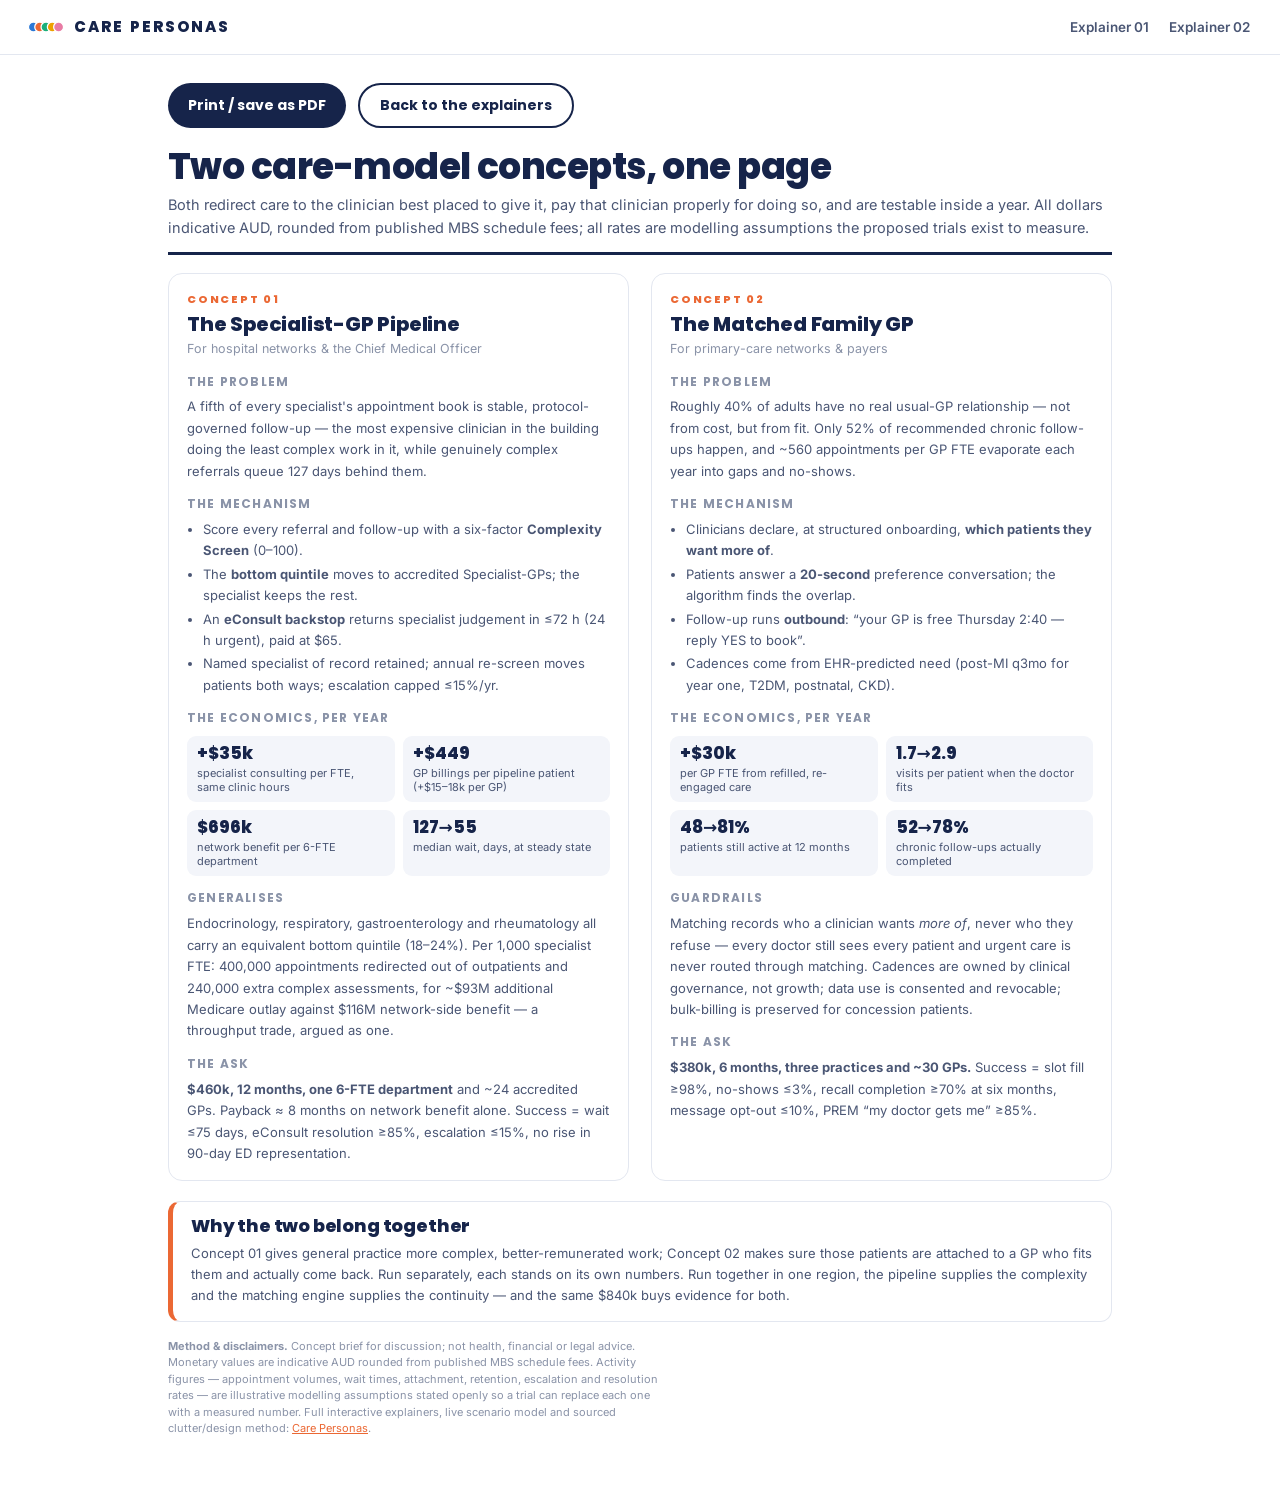
==== executive-summary.html @ 75e45b20 "Add the one-page executive summary Co-Authored-By: Claude Opus 5 <noreply@anthropic.com> Claude-Sess" ====
<!DOCTYPE html>
<html lang="en">
<head>
<meta charset="UTF-8">
<meta name="viewport" content="width=device-width, initial-scale=1.0">
<meta name="color-scheme" content="light">
<meta name="description" content="Care Personas — one-page executive summary: two care-model concepts, their indicative economics, and the trials that would test them.">
<title>Executive Summary · Care Personas</title>
<link rel="preconnect" href="https://fonts.googleapis.com">
<link rel="preconnect" href="https://fonts.gstatic.com" crossorigin>
<link href="https://fonts.googleapis.com/css2?family=Poppins:wght@400;600;700;800&family=Inter:wght@400;500;600;700&display=swap" rel="stylesheet">
<link rel="stylesheet" href="assets/style.css">
<style>
  /* One-pager: compact editorial layout that fits a single A4 sheet when printed */
  .sheet{max-width:1000px;margin:0 auto;padding:28px 28px 60px}
  .exhead{border-bottom:3px solid var(--navy);padding-bottom:12px;margin-bottom:18px}
  .exhead h1{font-size:clamp(26px,3.4vw,36px);margin:0 0 6px}
  .exhead .sub{font-size:14.5px;color:var(--ink-2);margin:0;max-width:none}
  .exgrid{display:grid;grid-template-columns:1fr 1fr;gap:22px}
  .exgrid > *{min-width:0}
  @media screen and (max-width:820px){ .exgrid{grid-template-columns:1fr} }
  .excol{border:1px solid var(--line);border-radius:14px;padding:16px 18px}
  .excol .cnum{font-family:var(--disp);font-size:11px;font-weight:800;letter-spacing:.16em;color:var(--accent);margin:0 0 4px}
  .excol h2{font-size:20px;margin:0 0 4px}
  .excol .who{font-size:12.5px;color:var(--mut);margin:0 0 10px}
  .excol h3{font-size:12px;letter-spacing:.1em;text-transform:uppercase;color:var(--mut);margin:12px 0 5px}
  .excol p, .excol li{font-size:13px;color:var(--ink-2);margin:0}
  .excol ul{margin:0;padding-left:16px}
  .excol li{margin:2px 0}
  .exnums{display:grid;grid-template-columns:1fr 1fr;gap:8px;margin-top:8px}
  .exnum{background:var(--tint);border-radius:9px;padding:8px 10px}
  .exnum .v{font-family:var(--disp);font-weight:800;font-size:17px;color:var(--navy);line-height:1.15}
  .exnum .l{font-size:11px;color:var(--ink-2);line-height:1.3;margin-top:2px}
  .exask{margin-top:20px;border:1px solid var(--line);border-left:5px solid var(--accent);border-radius:12px;padding:14px 18px}
  .exask h2{font-size:18px;margin:0 0 6px}
  .exask p{font-size:13px;color:var(--ink-2);margin:0;max-width:none}
  .exfoot{margin-top:16px;font-size:11px;color:var(--mut);line-height:1.5}
  .exfoot a{color:var(--accent)}
  .exactions{display:flex;gap:12px;flex-wrap:wrap;margin:0 0 20px}

  @media print{
    @page{ size:A4 portrait; margin:11mm; }
    html,body{background:#fff}
    .topbar,.exactions,.skip{display:none !important}
    .sheet{max-width:none;padding:0}
    .excol,.exask{break-inside:avoid;box-shadow:none}
    .exhead h1{font-size:23px}
    .exhead .sub{font-size:11.5px}
    .excol h2{font-size:15.5px}
    .excol p,.excol li{font-size:10px}
    .excol h3{font-size:9.5px;margin:8px 0 3px}
    .excol .who{font-size:10px;margin-bottom:7px}
    .exnum .v{font-size:13.5px}
    .exnum .l{font-size:8.5px}
    .exask h2{font-size:14px}
    .exask p{font-size:10px}
    .exfoot{font-size:8.5px;line-height:1.4;margin-top:9px}
    .exgrid{gap:11px}
    .excol{padding:10px 12px}
    .excol p,.excol li{line-height:1.38}
    .excol ul{padding-left:14px}
    .excol li{margin:1px 0}
    .exhead{padding-bottom:8px;margin-bottom:12px;border-bottom-width:2px}
    .exhead h1{margin-bottom:3px}
    .exhead .sub{line-height:1.4}
    .exnums{gap:6px;margin-top:6px}
    .exnum{padding:6px 8px}
    .exnum .l{line-height:1.25}
    .exask{margin-top:11px;padding:10px 13px}
    .exask p{line-height:1.4}
  }
</style>
</head>
<body>
<a class="skip" href="#main">Skip to content</a>

<header class="topbar">
  <a class="logo" href="index.html" aria-label="Care Personas home">
    <svg width="36" height="22" viewBox="0 0 40 24" aria-hidden="true">
      <circle cx="6" cy="12" r="5.5" fill="#2a78d6" stroke="#fff" stroke-width="1.4"/>
      <circle cx="13" cy="12" r="5.5" fill="#eb6834" stroke="#fff" stroke-width="1.4"/>
      <circle cx="20" cy="12" r="5.5" fill="#1baf7a" stroke="#fff" stroke-width="1.4"/>
      <circle cx="27" cy="12" r="5.5" fill="#eda100" stroke="#fff" stroke-width="1.4"/>
      <circle cx="34" cy="12" r="5.5" fill="#e87ba4" stroke="#fff" stroke-width="1.4"/>
    </svg>
    <span class="word">CARE PERSONAS</span>
  </a>
  <nav class="topnav" aria-label="Pages">
    <a href="specialist-gp-pipeline.html">Explainer 01</a>
    <a href="matched-family-gp.html">Explainer 02</a>
  </nav>
</header>

<main id="main" class="sheet">
  <div class="exactions">
    <button class="pill" id="printBtn" type="button">Print / save as PDF</button>
    <a class="pill ghost" href="index.html">Back to the explainers</a>
  </div>

  <div class="exhead">
    <h1>Two care-model concepts, one page</h1>
    <p class="sub">Both redirect care to the clinician best placed to give it, pay that clinician
    properly for doing so, and are testable inside a year. All dollars indicative AUD, rounded
    from published MBS schedule fees; all rates are modelling assumptions the proposed trials
    exist to measure.</p>
  </div>

  <div class="exgrid">
    <section class="excol">
      <p class="cnum">CONCEPT 01</p>
      <h2>The Specialist-GP Pipeline</h2>
      <p class="who">For hospital networks &amp; the Chief Medical Officer</p>

      <h3>The problem</h3>
      <p>A fifth of every specialist's appointment book is stable, protocol-governed follow-up —
      the most expensive clinician in the building doing the least complex work in it, while
      genuinely complex referrals queue 127 days behind them.</p>

      <h3>The mechanism</h3>
      <ul>
        <li>Score every referral and follow-up with a six-factor <b>Complexity Screen</b> (0–100).</li>
        <li>The <b>bottom quintile</b> moves to accredited Specialist-GPs; the specialist keeps the rest.</li>
        <li>An <b>eConsult backstop</b> returns specialist judgement in ≤72 h (24 h urgent), paid at $65.</li>
        <li>Named specialist of record retained; annual re-screen moves patients both ways; escalation capped ≤15%/yr.</li>
      </ul>

      <h3>The economics, per year</h3>
      <div class="exnums">
        <div class="exnum"><div class="v">+$35k</div><div class="l">specialist consulting per FTE, same clinic hours</div></div>
        <div class="exnum"><div class="v">+$449</div><div class="l">GP billings per pipeline patient (+$15–18k per GP)</div></div>
        <div class="exnum"><div class="v">$696k</div><div class="l">network benefit per 6-FTE department</div></div>
        <div class="exnum"><div class="v">127→55</div><div class="l">median wait, days, at steady state</div></div>
      </div>

      <h3>Generalises</h3>
      <p>Endocrinology, respiratory, gastroenterology and rheumatology all carry an equivalent
      bottom quintile (18–24%). Per 1,000 specialist FTE: 400,000 appointments redirected out of
      outpatients and 240,000 extra complex assessments, for ~$93M additional Medicare outlay
      against $116M network-side benefit — a throughput trade, argued as one.</p>

      <h3>The ask</h3>
      <p><b>$460k, 12 months, one 6-FTE department</b> and ~24 accredited GPs. Payback ≈ 8 months
      on network benefit alone. Success = wait ≤75 days, eConsult resolution ≥85%, escalation
      ≤15%, no rise in 90-day ED representation.</p>
    </section>

    <section class="excol">
      <p class="cnum">CONCEPT 02</p>
      <h2>The Matched Family GP</h2>
      <p class="who">For primary-care networks &amp; payers</p>

      <h3>The problem</h3>
      <p>Roughly 40% of adults have no real usual-GP relationship — not from cost, but from fit.
      Only 52% of recommended chronic follow-ups happen, and ~560 appointments per GP FTE evaporate
      each year into gaps and no-shows.</p>

      <h3>The mechanism</h3>
      <ul>
        <li>Clinicians declare, at structured onboarding, <b>which patients they want more of</b>.</li>
        <li>Patients answer a <b>20-second</b> preference conversation; the algorithm finds the overlap.</li>
        <li>Follow-up runs <b>outbound</b>: “your GP is free Thursday 2:40 — reply YES to book”.</li>
        <li>Cadences come from EHR-predicted need (post-MI q3mo for year one, T2DM, postnatal, CKD).</li>
      </ul>

      <h3>The economics, per year</h3>
      <div class="exnums">
        <div class="exnum"><div class="v">+$30k</div><div class="l">per GP FTE from refilled, re-engaged care</div></div>
        <div class="exnum"><div class="v">1.7→2.9</div><div class="l">visits per patient when the doctor fits</div></div>
        <div class="exnum"><div class="v">48→81%</div><div class="l">patients still active at 12 months</div></div>
        <div class="exnum"><div class="v">52→78%</div><div class="l">chronic follow-ups actually completed</div></div>
      </div>

      <h3>Guardrails</h3>
      <p>Matching records who a clinician wants <i>more of</i>, never who they refuse — every doctor
      still sees every patient and urgent care is never routed through matching. Cadences are owned
      by clinical governance, not growth; data use is consented and revocable; bulk-billing is
      preserved for concession patients.</p>

      <h3>The ask</h3>
      <p><b>$380k, 6 months, three practices and ~30 GPs.</b> Success = slot fill ≥98%, no-shows
      ≤3%, recall completion ≥70% at six months, message opt-out ≤10%, PREM “my doctor gets
      me” ≥85%.</p>
    </section>
  </div>

  <div class="exask">
    <h2>Why the two belong together</h2>
    <p>Concept 01 gives general practice more complex, better-remunerated work; Concept 02 makes sure
    those patients are attached to a GP who fits them and actually come back. Run separately, each
    stands on its own numbers. Run together in one region, the pipeline supplies the complexity and
    the matching engine supplies the continuity — and the same $840k buys evidence for both.</p>
  </div>

  <p class="exfoot">
    <b>Method &amp; disclaimers.</b> Concept brief for discussion; not health, financial or legal
    advice. Monetary values are indicative AUD rounded from published MBS schedule fees. Activity
    figures — appointment volumes, wait times, attachment, retention, escalation and resolution
    rates — are illustrative modelling assumptions stated openly so a trial can replace each one
    with a measured number. Full interactive explainers, live scenario model and sourced clutter/design
    method: <a href="index.html">Care Personas</a>.
  </p>
</main>

<script src="assets/site.js"></script>
<script>
  document.getElementById('printBtn').addEventListener('click', function () { window.print(); });
</script>
</body>
</html>
---- assets/style.css ----
/* ============================================================
   CARE PERSONAS — shared stylesheet
   A visual continuation of the precision-persona explainer style:
   geometric sans, deep navy, bright persona hues, flat avatars.
   Light-only by design (deliberate single-look commitment).
   Persona palette validated for CVD, light surface (see docs).
   ============================================================ */

:root{
  color-scheme: light;

  --navy:#16244a;        /* brand deep navy */
  --navy-deep:#0f1834;   /* footer / band shadow */
  --paper:#ffffff;
  --tint:#f3f5fa;        /* alternating section wash */
  --ink:#1b2846;         /* body text — navy ink, Surgo-style */
  --ink-2:#4a5674;
  --mut:#8a93a8;
  --line:#e3e7f0;
  --ring:rgba(22,36,74,.12);

  /* validated categorical persona palette (slots 1–5, light) */
  --s1:#2a78d6;  --s2:#eb6834;  --s3:#1baf7a;  --s4:#eda100;  --s5:#e87ba4;
  --on-s1:#ffffff; --on-s2:#ffffff; --on-s3:#0b0b0b; --on-s4:#0b0b0b; --on-s5:#0b0b0b;

  /* clinician-tier ordinal ramp (blue) */
  --tier-gp:#86b6ef; --on-tier-gp:#0b1a33;
  --tier-sp:#1c5cab; --on-tier-sp:#ffffff;

  /* comparison bars */
  --today:#8a93a8; --pipe:#2a78d6;

  --accent:#eb6834;      /* CTA coral-orange */
  --good:#006300;
  --hl:rgba(237,161,0,.32); /* marker-highlight wash */

  --disp:'Poppins',system-ui,-apple-system,'Segoe UI',sans-serif;
  --body:'Inter',system-ui,-apple-system,'Segoe UI',sans-serif;
}

*{box-sizing:border-box}
html{scroll-behavior:smooth;scroll-padding-top:64px}
@media (prefers-reduced-motion: reduce){ html{scroll-behavior:auto} }
body{
  margin:0; background:var(--paper); color:var(--ink);
  font-family:var(--body); font-size:16.5px; line-height:1.65;
}
a{color:var(--accent)}
img,svg{max-width:100%}

.skip{position:absolute;left:-999px;top:0;background:var(--paper);padding:8px 14px;z-index:99;border:1px solid var(--ring);border-radius:8px}
.skip:focus{left:8px;top:8px}

/* ---------- top bar ---------- */
.topbar{
  position:sticky;top:0;z-index:50;display:flex;align-items:center;gap:18px;
  padding:12px 28px;background:rgba(255,255,255,.94);backdrop-filter:blur(8px);
  border-bottom:1px solid var(--line);
}
.logo{display:flex;align-items:center;gap:10px;text-decoration:none;white-space:nowrap}
.logo .word{font-family:var(--disp);font-weight:800;font-size:15px;letter-spacing:.14em;color:var(--navy)}
.topnav{display:flex;gap:16px;flex-wrap:wrap;margin-left:auto;align-items:center}
.topnav a{font-size:13.5px;font-weight:600;color:var(--ink-2);text-decoration:none;padding:4px 2px}
.topnav a:hover{color:var(--navy)}
.topnav a.now{color:var(--navy);border-bottom:2px solid var(--accent)}
.pill{
  display:inline-block;border-radius:999px;padding:9px 20px;font-weight:700;font-size:14px;
  background:var(--navy);color:#fff;text-decoration:none;border:0;cursor:pointer;font-family:var(--disp);
  white-space:nowrap
}
.pill:hover{background:var(--navy-deep)}
.pill.orange{background:var(--accent)}
.pill.ghost{background:transparent;color:var(--navy);border:2px solid var(--navy)}
@media (max-width:760px){
  .topnav{gap:10px}
  .topnav a:not(.pill){display:none}
}

/* ---------- layout ---------- */
.wrap{max-width:1120px;margin:0 auto;padding:0 28px}
section{padding:84px 0 36px}
.tintband{background:var(--tint)}
.band{background:var(--navy);color:#fff}
.band .eyebrow{color:#ffd84d}
.band h2{color:#fff}
.band .lede{color:#c9d2e6}
.band .note{color:#9aa6c4}

.eyebrow{
  font-family:var(--disp);font-size:12.5px;font-weight:800;letter-spacing:.18em;
  text-transform:uppercase;color:var(--accent);margin:0 0 14px
}
h1{font-family:var(--disp);font-weight:800;color:var(--navy);
  font-size:clamp(38px,5.6vw,62px);line-height:1.06;letter-spacing:-.015em;margin:0 0 20px}
h2{font-family:var(--disp);font-weight:800;color:var(--navy);
  font-size:clamp(27px,3.6vw,40px);line-height:1.12;letter-spacing:-.01em;margin:0 0 16px}
h3{font-family:var(--disp);font-weight:700;font-size:18px;margin:0 0 8px;color:var(--navy)}
.band h3{color:var(--navy)}
.standfirst{font-size:clamp(17px,2.1vw,20.5px);line-height:1.55;color:var(--ink-2);max-width:58ch;margin:0 0 10px}
p{max-width:70ch}
.lede{color:var(--ink-2);max-width:66ch;font-size:17.5px}
.note{font-size:13px;color:var(--mut)}
.hl{background:linear-gradient(transparent 60%, var(--hl) 60%);padding:0 2px}
.pullquote{
  font-family:var(--disp);font-weight:700;font-size:clamp(19px,2.5vw,26px);line-height:1.4;
  color:var(--navy);border-left:5px solid var(--accent);padding:8px 0 8px 24px;margin:38px 0;max-width:56ch
}

/* ---------- cards & grids ---------- */
.card{background:var(--paper);border:1px solid var(--line);border-radius:18px;padding:24px 26px;box-shadow:0 1px 2px rgba(22,36,74,.04)}
.tintband .card,.band .card{box-shadow:0 6px 22px rgba(15,24,52,.10)}
.grid{display:grid;gap:18px}
.grid > *{min-width:0}
.g2{grid-template-columns:repeat(auto-fit,minmax(min(270px,100%),1fr))}
.g3{grid-template-columns:repeat(auto-fit,minmax(min(255px,100%),1fr))}
.g4{grid-template-columns:repeat(auto-fit,minmax(min(215px,100%),1fr))}

/* ---------- stat tiles ---------- */
.tile .tlabel{font-size:13px;color:var(--ink-2);margin:0 0 4px;font-weight:500}
.tile .tvalue{font-family:var(--disp);font-weight:700;color:var(--navy);font-size:clamp(25px,3vw,32px);line-height:1.12;margin:0}
.tile .tdelta{font-size:13px;margin:6px 0 0;color:var(--ink-2)}
.up{color:var(--good);font-weight:700}
.hero-fig{font-family:var(--disp);font-weight:800;color:var(--navy);
  font-size:clamp(64px,9vw,116px);line-height:1;margin:6px 0 0;letter-spacing:-.02em}
.hero-fig small{font-size:.3em;font-weight:700;color:var(--ink-2);letter-spacing:0}

/* ---------- avatar row (hero) ---------- */
.avarow{display:flex;margin:0 0 26px}
.avarow .av{width:76px;height:76px;border-radius:50%;border:4px solid var(--paper);margin-right:-14px;box-shadow:0 2px 8px rgba(15,24,52,.14)}
.avatar{display:block;border-radius:50%}

/* ---------- segmented persona bar ---------- */
.bigbar{display:flex;gap:2px;height:24px;margin:26px 0 0}
.bigbar .seg{
  position:relative;border:0;padding:0;cursor:pointer;height:24px;
  display:flex;align-items:center;justify-content:center;
  font-size:12px;font-weight:700;font-family:var(--body)
}
.bigbar .seg:first-child{border-radius:4px 0 0 4px}
.bigbar .seg:last-child{border-radius:0 4px 4px 0}
.bigbar .seg:focus-visible{outline:2px solid var(--navy);outline-offset:2px}
.rails{display:flex;gap:2px;margin-top:10px}
.rail{border-top:4px solid;padding-top:7px;font-size:12.5px;color:var(--ink-2)}
.rail b{color:var(--navy)}
.chips{display:flex;flex-wrap:wrap;gap:8px;margin-top:18px}
.chip{
  display:inline-flex;align-items:center;gap:7px;border:1.5px solid var(--line);
  background:var(--paper);border-radius:999px;padding:5px 14px;font-size:13px;font-weight:600;
  cursor:pointer;color:var(--ink);font-family:var(--body)
}
.chip .dot{width:10px;height:10px;border-radius:50%;flex:none}
.chip:hover{border-color:var(--navy)}
.chip[aria-pressed="true"]{border-color:var(--navy);background:var(--navy);color:#fff}
@media (max-width:640px){ .bigbar .seg span{display:none} }

/* ---------- persona cards ---------- */
.personas{grid-template-columns:repeat(auto-fit,minmax(min(305px,100%),1fr));margin-top:28px}
.pcard{border-top:6px solid;display:flex;flex-direction:column;gap:10px}
.pcard .phead{display:flex;align-items:center;gap:14px}
.pcard .phead .av{width:64px;height:64px;border-radius:50%;flex:none}
.pcard h3{font-size:20px;margin:0}
.pcard .share{font-size:13px;color:var(--ink-2);font-weight:600}
.pcard dl{margin:4px 0 0;display:grid;gap:9px}
.pcard dt{font-family:var(--disp);font-size:11px;font-weight:800;letter-spacing:.12em;text-transform:uppercase;color:var(--mut)}
.pcard dd{margin:0;font-size:14.5px;color:var(--ink-2)}
.pcard dd b{color:var(--ink)}
.pcard .money{border-top:1px solid var(--line);padding-top:10px;font-size:14px;color:var(--ink-2)}
.pcard .money b{color:var(--navy)}
.track-tag{display:inline-block;font-family:var(--disp);font-size:11px;font-weight:700;border-radius:999px;padding:3px 11px;margin-top:4px}
.tag-gp{background:var(--tier-gp);color:var(--on-tier-gp)}
.tag-sp{background:var(--tier-sp);color:var(--on-tier-sp)}

/* ---------- paired comparison bars ---------- */
.legend{display:flex;gap:18px;align-items:center;font-size:13px;color:var(--ink-2);margin:6px 0 14px;flex-wrap:wrap;font-weight:600}
.legend .key{display:inline-flex;align-items:center;gap:7px}
.legend .sw{width:12px;height:12px;border-radius:3px}
.brow{display:grid;grid-template-columns:78px 1fr;align-items:center;gap:10px;margin:7px 0}
.blab{font-size:13px;color:var(--ink-2);text-align:right;font-weight:600}
.btrack{position:relative;min-height:20px;display:flex;align-items:center;gap:8px;flex-wrap:wrap;row-gap:3px}
.bfill{height:20px;border-radius:0 4px 4px 0;flex:none}
.bval{font-size:13.5px;font-weight:700;color:var(--navy);white-space:nowrap;font-variant-numeric:tabular-nums}
.mathlist{margin:12px 0 0;padding-left:18px;font-size:13.5px;color:var(--ink-2)}
.mathlist li{margin:3px 0}
.plus{margin-top:12px;padding-top:10px;border-top:1px solid var(--line);font-size:14px;color:var(--ink-2)}
.plus b{color:var(--navy)}

/* ---------- live scenario model ---------- */
.msplit{display:grid;gap:26px;grid-template-columns:.85fr 1.3fr;align-items:start;margin-top:16px}
.msplit > *{min-width:0}
@media (max-width:920px){ .msplit{grid-template-columns:1fr} }
.mrow{margin:14px 0}
.mrow .mtop{display:flex;justify-content:space-between;align-items:baseline;gap:12px}
.mrow label{font-size:13.5px;font-weight:600;color:var(--ink-2)}
.mrow output{font-family:var(--disp);font-weight:700;color:var(--navy);font-size:14.5px;white-space:nowrap}
.mrow input[type=range]{width:100%;accent-color:var(--accent);margin-top:6px;cursor:pointer}
.mrow input[type=range]:focus-visible{outline:2px solid var(--navy);outline-offset:3px;border-radius:4px}
.mouts{display:grid;gap:14px;grid-template-columns:repeat(auto-fit,minmax(min(200px,100%),1fr))}
.mouts .tile{padding:16px 18px}
.mreset{margin-top:14px;border:1.5px solid var(--line);background:var(--paper);border-radius:999px;
  padding:6px 16px;font-family:var(--disp);font-weight:700;font-size:12.5px;color:var(--ink-2);cursor:pointer}
.mreset:hover{border-color:var(--navy);color:var(--navy)}

/* ---------- tables ---------- */
details{margin-top:14px}
summary{cursor:pointer;font-size:13.5px;color:var(--accent);font-weight:600}
table{border-collapse:collapse;width:100%;margin-top:10px;font-size:14px}
th,td{text-align:left;padding:9px 10px;border-bottom:1px solid var(--line);vertical-align:top}
th{font-family:var(--disp);font-size:11px;letter-spacing:.1em;text-transform:uppercase;color:var(--mut)}
td.num,th.num{text-align:right;font-variant-numeric:tabular-nums}
.ledger td:first-child{font-weight:700;color:var(--navy)}
@media (max-width:720px){
  table{display:block;overflow-x:auto;-webkit-overflow-scrolling:touch}
}

/* ---------- diagram ---------- */
.scrollwrap{overflow-x:auto;margin-top:24px}
.diagram{min-width:820px;width:100%;height:auto;display:block}
.diagram text{font-family:var(--body)}

/* ---------- phases / wins / risks ---------- */
.phase .mo{font-family:var(--disp);font-size:12px;font-weight:800;letter-spacing:.1em;text-transform:uppercase;color:var(--accent)}
.phase ul,.win ul{margin:8px 0 0;padding-left:18px;font-size:14px;color:var(--ink-2)}
.phase li,.win li{margin:4px 0}
.win h3{font-size:16.5px}
.risk .r{font-family:var(--disp);font-size:11px;font-weight:800;letter-spacing:.12em;text-transform:uppercase;color:var(--mut)}
.risk p{font-size:14px;color:var(--ink-2);margin:6px 0 0}
.risk p b{color:var(--navy)}

/* ---------- split layout (table + phone) ---------- */
.split{display:grid;gap:22px;grid-template-columns:1.25fr .85fr;align-items:start}
.split > *{min-width:0}
@media (max-width:920px){ .split{grid-template-columns:1fr} }

/* ---------- phone mock ---------- */
.phone{
  width:min(340px,100%);border:1.5px solid var(--line);border-radius:28px;background:var(--paper);
  padding:18px 16px;box-shadow:0 10px 30px rgba(15,24,52,.12)
}
.phone .ptime{font-family:var(--disp);text-align:center;font-weight:700;font-size:13px;color:var(--mut);margin:0 0 12px}
.msg{border:1px solid var(--line);border-radius:14px;padding:12px 14px;margin:10px 0;font-size:13.5px;line-height:1.5;background:var(--tint)}
.msg .from{font-family:var(--disp);font-weight:700;font-size:12px;color:var(--navy);display:flex;align-items:center;gap:6px;margin-bottom:4px}
.msg .from .dot{width:8px;height:8px;border-radius:50%;background:var(--accent)}
.msg .reply{display:inline-block;margin-top:8px;border-radius:999px;background:var(--navy);color:#fff;font-weight:700;font-size:12.5px;padding:5px 14px}

/* ---------- match demo ---------- */
.demo-chips{display:flex;flex-wrap:wrap;gap:10px;margin:18px 0 6px}
.docgrid{grid-template-columns:repeat(auto-fit,minmax(min(255px,100%),1fr));margin-top:18px}
.doc{display:flex;flex-direction:column;gap:8px}
.doc .dhead{display:flex;gap:12px;align-items:center}
.doc .dhead .av{width:54px;height:54px;border-radius:50%;flex:none}
.doc h3{font-size:17px;margin:0}
.doc .dfocus{font-size:13px;color:var(--ink-2);margin:0}
.doc .why{display:flex;flex-wrap:wrap;gap:6px;margin-top:4px}
.doc .why span{font-size:12px;font-weight:600;border-radius:999px;padding:3px 10px;background:var(--tint);color:var(--ink-2);border:1px solid var(--line)}
.doc .why span.hit{background:var(--navy);border-color:var(--navy);color:#fff}
.doc .score{font-family:var(--disp);font-weight:800;color:var(--navy);font-size:15px;margin-left:auto}

/* ---------- timeline ---------- */
.cadence{position:relative;margin:26px 36px 8px;height:84px}
.cadence .axis{position:absolute;left:0;right:0;top:40px;height:2px;background:var(--line)}
.cadence .tick{position:absolute;top:34px;width:2px;height:14px;background:var(--line)}
.cadence .tlab{position:absolute;top:56px;transform:translateX(-50%);font-size:11.5px;color:var(--mut);white-space:nowrap}
.cadence .visit{position:absolute;top:31px;width:20px;height:20px;border-radius:50%;transform:translateX(-50%);border:2px solid var(--paper);box-shadow:0 0 0 1.5px var(--line)}
.cadence .vlab{position:absolute;top:2px;transform:translateX(-50%);font-size:11.5px;font-weight:700;color:var(--navy);white-space:nowrap}

/* ---------- persona quiz (interactive card is JS-only; static fallback otherwise) ---------- */
.quizcard{max-width:720px;display:none}
.js .quizcard{display:block}
.quizfallback{max-width:720px}
.js .quizfallback{display:none}
.qprog{font-family:var(--disp);font-size:12px;font-weight:800;letter-spacing:.14em;text-transform:uppercase;color:var(--mut);margin:0 0 10px}
.qtext{font-size:20px;margin:0 0 16px}
.qopts{margin-top:0}
.qopts .chip{padding:10px 18px;font-size:14px;line-height:1.4;text-align:left}
.qresult{display:flex;gap:20px;align-items:flex-start;flex-wrap:wrap}
.qresult .av{width:88px;height:88px;border-radius:50%;flex:none}
.qresult .rbody{flex:1;min-width:220px}
.qresult .rname{font-family:var(--disp);font-weight:800;font-size:24px;color:var(--navy);margin:0}
.qresult .rshare{font-size:13px;font-weight:600;color:var(--ink-2);margin:2px 0 10px}
.qresult .rblurb{font-size:15px;color:var(--ink-2);margin:0 0 14px;max-width:52ch}
.qresult .ractions{display:flex;gap:12px;flex-wrap:wrap;align-items:center}

/* ---------- hub cards ---------- */
.hub{grid-template-columns:repeat(auto-fit,minmax(min(310px,100%),1fr));margin-top:30px}
.hubcard .avarow{margin:0}
.hubcard .avarow .av{width:46px;height:46px;margin-right:-11px;border-width:3px}
.hubcard{display:flex;flex-direction:column;gap:14px;text-decoration:none;color:var(--ink);transition:transform .18s ease, box-shadow .18s ease}
.hubcard:hover{transform:translateY(-3px);box-shadow:0 14px 34px rgba(15,24,52,.14)}
.hubcard .num{font-family:var(--disp);font-weight:800;font-size:13px;letter-spacing:.16em;color:var(--accent)}
.hubcard h3{font-size:23px}
.hubcard p{font-size:14.5px;color:var(--ink-2);margin:0}
.hubcard .go{font-family:var(--disp);font-weight:700;color:var(--navy);margin-top:auto}

/* ---------- footer ---------- */
footer{background:var(--navy-deep);color:#c9d2e6;margin-top:90px;padding:52px 0 64px;font-size:13.5px}
footer p{max-width:82ch}
footer a{color:#ffd84d}
footer .fbrand{font-family:var(--disp);font-weight:800;letter-spacing:.14em;color:#fff;font-size:14px;margin:0 0 14px}

/* ---------- dot-field theatre (scroll-driven; JS-only, duplicated as static content below it) ---------- */
.theatre{display:none}
.js .theatre{display:block;position:relative}
.df-stage{position:sticky;top:0;height:100vh;height:100svh;overflow:hidden;background:var(--paper)}
.df-stage canvas{position:absolute;inset:0;display:block}
.df-step{
  position:absolute;left:6%;bottom:9%;max-width:540px;opacity:0;pointer-events:none;
  transition:opacity .15s linear
}
.df-step .eyebrow{margin-bottom:8px}
.df-step h3{font-family:var(--disp);font-weight:800;color:var(--navy);
  font-size:clamp(24px,3.6vw,42px);line-height:1.1;margin:0 0 8px;letter-spacing:-.01em}
.df-step p{font-size:15.5px;color:var(--ink-2);margin:0;max-width:46ch}
.df-hint{position:absolute;left:50%;bottom:3.5%;transform:translateX(-50%);
  font-family:var(--disp);font-size:12px;font-weight:700;letter-spacing:.16em;
  text-transform:uppercase;color:var(--mut);pointer-events:none}
.df-stats{
  position:absolute;inset:0;display:flex;align-items:center;justify-content:center;
  gap:clamp(20px,4vw,54px);opacity:0;pointer-events:none;flex-wrap:wrap;padding:0 6%
}
.df-stat{text-align:center;max-width:240px}
.df-stat .v{font-family:var(--disp);font-weight:800;font-size:clamp(34px,5vw,58px);color:var(--navy);line-height:1.05}
.df-stat .l{font-size:13px;color:var(--ink-2);margin-top:6px}
.theatre.df-static{height:100vh}
@media (max-width:680px){
  .df-step{left:7%;right:7%;top:11%;bottom:auto}
  .df-hint{bottom:2.5%}
}
@media print{ .theatre{display:none} }

/* ---------- reveal (hidden state only when JS is running — no-JS and print see everything) ---------- */
.js .reveal{opacity:0;transform:translateY(16px);transition:opacity .55s ease,transform .55s ease}
.js .reveal.in{opacity:1;transform:none}
@media (prefers-reduced-motion: reduce){ .js .reveal{opacity:1;transform:none;transition:none} }
@media print{ .js .reveal{opacity:1;transform:none} }

/* ---------- tooltip ---------- */
#tip{
  position:fixed;z-index:90;pointer-events:none;display:none;max-width:270px;
  background:var(--navy);color:#fff;font-size:12.5px;line-height:1.45;
  padding:9px 12px;border-radius:10px;box-shadow:0 6px 22px rgba(15,24,52,.3)
}
#tip b{display:block;font-size:13px}
.xlink{display:inline-block;margin-top:10px;font-size:14px;font-weight:600}

/* ---------- tiny screens (≤380px) — kept last so it wins the cascade ---------- */
@media (max-width:380px){
  .topbar{padding:10px 14px;gap:10px}
  .logo .word{font-size:12.5px;letter-spacing:.08em}
  .topnav .pill{padding:8px 13px;font-size:12.5px}
  .brow{grid-template-columns:56px 1fr}
  .bval{white-space:normal}
  .blab{font-size:12px}
  .cadence{margin:26px 22px 8px}
  .cadence .tlab{font-size:10px}
  .df-step h3{font-size:21px}
  .df-step p{font-size:13.5px}
}
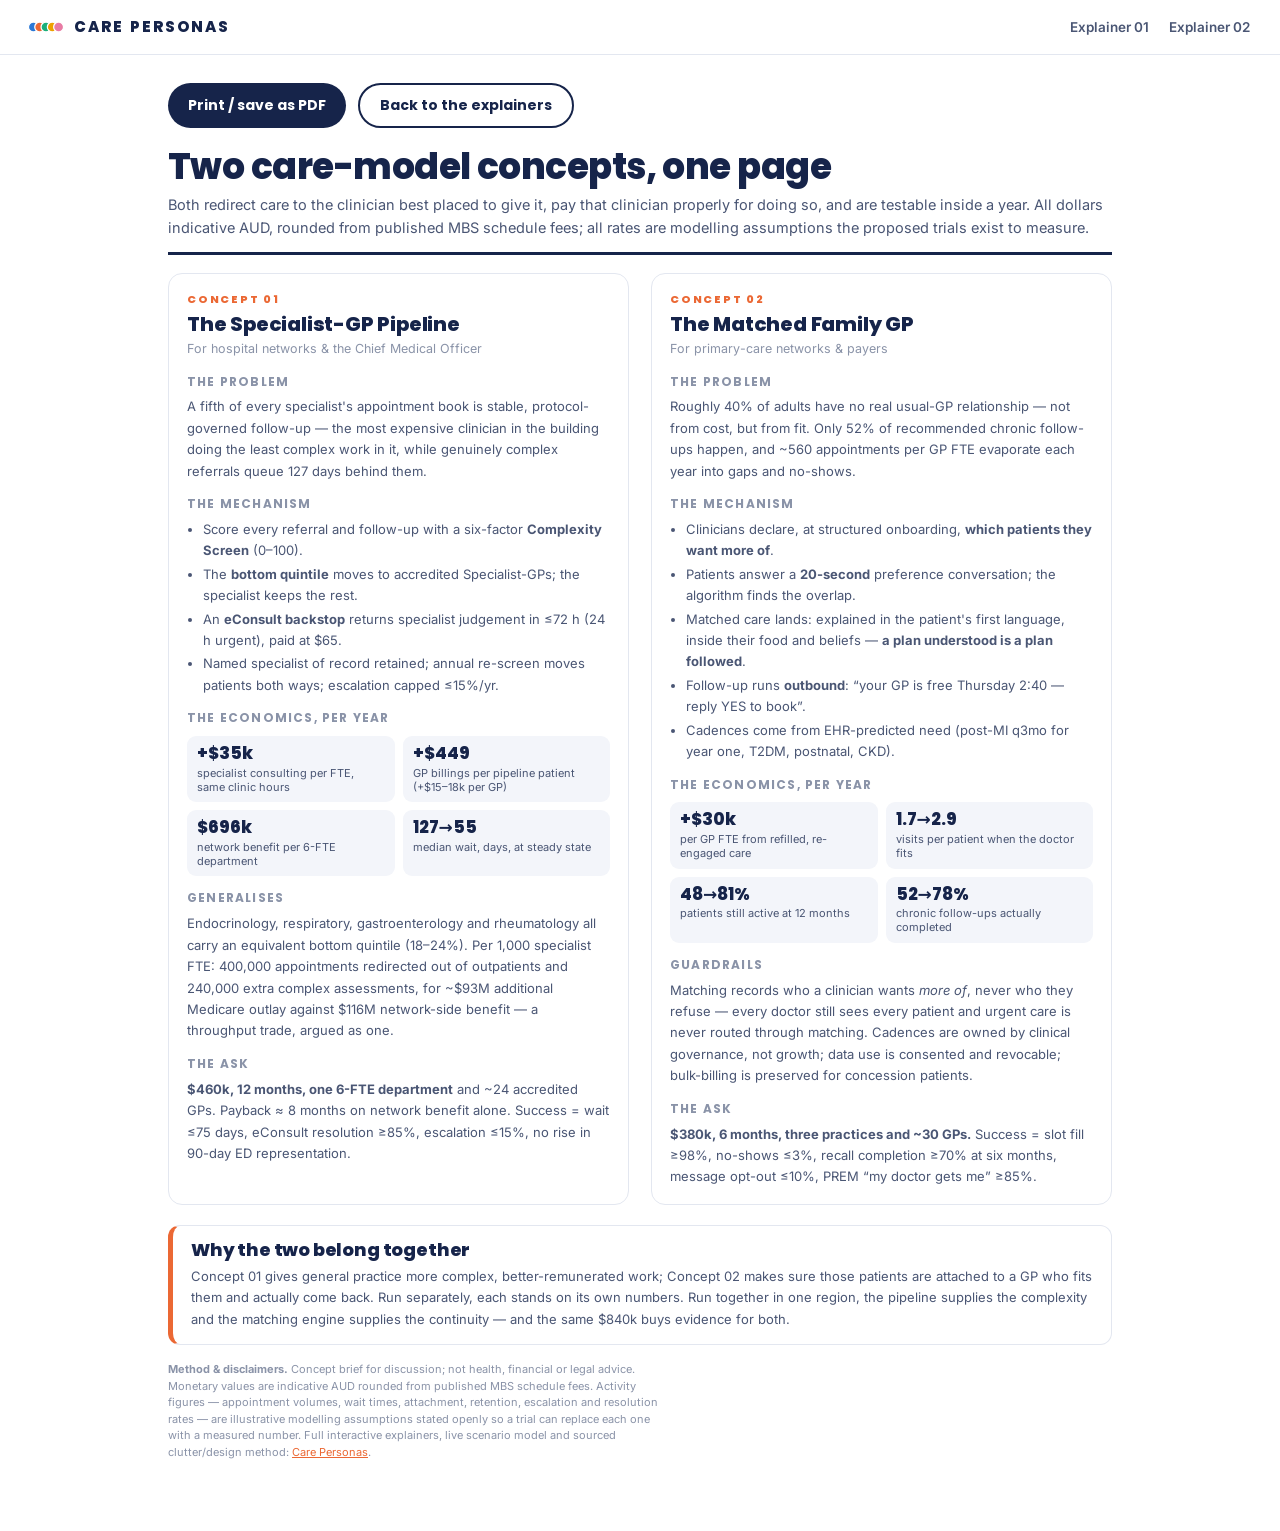
==== commit e30466ff: "Hub and one-pager carry the newest beats; card-shadow cost benchmarked - Hub card 01 ends on the con" ====
--- a/executive-summary.html
+++ b/executive-summary.html
@@ -158,6 +158,8 @@
       <ul>
         <li>Clinicians declare, at structured onboarding, <b>which patients they want more of</b>.</li>
         <li>Patients answer a <b>20-second</b> preference conversation; the algorithm finds the overlap.</li>
+        <li>Matched care lands: explained in the patient's first language, inside their food and
+        beliefs — <b>a plan understood is a plan followed</b>.</li>
         <li>Follow-up runs <b>outbound</b>: “your GP is free Thursday 2:40 — reply YES to book”.</li>
         <li>Cadences come from EHR-predicted need (post-MI q3mo for year one, T2DM, postnatal, CKD).</li>
       </ul>
--- a/assets/style.css
+++ b/assets/style.css
@@ -31,7 +31,7 @@
   --today:#8a93a8; --pipe:#2a78d6;
 
   --accent:#eb6834;      /* CTA coral-orange */
-  --good:#006300;
+  --good:#0b7d3e;      /* success green, shared by page ticks and canvas ticks */
   --hl:rgba(237,161,0,.32); /* marker-highlight wash */
 
   --disp:'Poppins',system-ui,-apple-system,'Segoe UI',sans-serif;
@@ -150,6 +150,7 @@
 }
 .chip .dot{width:10px;height:10px;border-radius:50%;flex:none}
 .chip:hover{border-color:var(--navy)}
+.chip:focus-visible,.mreset:focus-visible{outline:2px solid var(--navy);outline-offset:2px}
 .chip[aria-pressed="true"]{border-color:var(--navy);background:var(--navy);color:#fff}
 @media (max-width:640px){ .bigbar .seg span{display:none} }
 
@@ -200,6 +201,36 @@
   padding:6px 16px;font-family:var(--disp);font-weight:700;font-size:12.5px;color:var(--ink-2);cursor:pointer}
 .mreset:hover{border-color:var(--navy);color:var(--navy)}
 
+/* ---------- MBS item chips + pop-out maths ---------- */
+.mchips{display:flex;flex-wrap:wrap;gap:6px;margin:12px 0 0}
+.mchip{font:600 12px/1 var(--body);border:1.5px solid var(--line);border-radius:8px;padding:6px 9px;
+  background:var(--tint);color:var(--ink-2);cursor:pointer;font-variant-numeric:tabular-nums}
+.mchip b{color:var(--navy);font-family:var(--disp);font-weight:700}
+.mchip:hover,.mchip:focus-visible{border-color:var(--navy);color:var(--navy)}
+dialog.maths{border:none;border-radius:16px;padding:0;max-width:600px;width:calc(100vw - 40px);
+  box-shadow:0 24px 80px rgba(15,24,52,.35);background:var(--paper);color:var(--ink)}
+dialog.maths::backdrop{background:rgba(15,24,52,.45)}
+/* no-showModal fallback (older Safari): fixed centre + shadow-cast backdrop */
+dialog.maths.maths-fallback[open]{position:fixed;left:50%;top:50%;transform:translate(-50%,-50%);
+  margin:0;z-index:60;box-shadow:0 24px 80px rgba(15,24,52,.35),0 0 0 100vmax rgba(15,24,52,.45)}
+.maths-in{padding:22px 26px 24px;position:relative}
+.maths-in h3{margin:0 0 2px;padding-right:30px}
+.maths-in .note{margin:0 0 6px}
+.maths-in table{font-size:13.5px}
+.maths-in td.num,.maths-in th.num{white-space:nowrap}
+.maths-in tr.total td{font-weight:700;color:var(--navy);border-top:2px solid var(--navy);border-bottom:none}
+.maths-in tr.was td{color:var(--mut)}
+.maths-close{position:absolute;top:12px;right:14px;border:0;background:none;
+  font:700 22px/1 var(--disp);color:var(--mut);cursor:pointer;padding:6px}
+.maths-close:hover{color:var(--navy)}
+
+/* ---------- aligned-vs-misaligned contrast lists ---------- */
+.contrast{list-style:none;margin:10px 0 0;padding:0}
+.contrast li{position:relative;padding:5px 0 5px 26px;font-size:14.5px;line-height:1.5;color:var(--ink-2)}
+.contrast li::before{position:absolute;left:0;top:5px;font-weight:800;font-family:var(--disp)}
+.contrast li.no::before{content:"✕";color:#c8503f}
+.contrast li.yes::before{content:"✓";color:var(--good)}
+
 /* ---------- tables ---------- */
 details{margin-top:14px}
 summary{cursor:pointer;font-size:13.5px;color:var(--accent);font-weight:600}
@@ -299,17 +330,23 @@
 
 /* ---------- dot-field theatre (scroll-driven; JS-only, duplicated as static content below it) ---------- */
 .theatre{display:none}
-.js .theatre{display:block;position:relative}
+/* padding:0 overrides the generic section padding — with it, the sticky stage
+   pinned 84px late and scene 0's caption hung below the fold on entry */
+.js .theatre{display:block;position:relative;padding:0}
 .df-stage{position:sticky;top:0;height:100vh;height:100svh;overflow:hidden;background:var(--paper)}
 .df-stage canvas{position:absolute;inset:0;display:block}
+/* The caption owns a column of the stage and the graphic owns the rest —
+   the width here IS the engine's caption column (see buildLayouts), so text
+   and figures can never occupy the same ground. */
 .df-step{
-  position:absolute;left:6%;bottom:9%;max-width:540px;opacity:0;pointer-events:none;
-  transition:opacity .15s linear
+  position:absolute;left:5.5%;top:50%;transform:translateY(-50%);bottom:auto;
+  box-sizing:border-box;width:clamp(300px,28vw,460px);
+  opacity:0;pointer-events:none;transition:opacity .15s linear
 }
 .df-step .eyebrow{margin-bottom:8px}
 .df-step h3{font-family:var(--disp);font-weight:800;color:var(--navy);
-  font-size:clamp(24px,3.6vw,42px);line-height:1.1;margin:0 0 8px;letter-spacing:-.01em}
-.df-step p{font-size:15.5px;color:var(--ink-2);margin:0;max-width:46ch}
+  font-size:clamp(23px,2.6vw,36px);line-height:1.12;margin:0 0 8px;letter-spacing:-.01em}
+.df-step p{font-size:15.5px;color:var(--ink-2);margin:0;max-width:42ch}
 .df-hint{position:absolute;left:50%;bottom:3.5%;transform:translateX(-50%);
   font-family:var(--disp);font-size:12px;font-weight:700;letter-spacing:.16em;
   text-transform:uppercase;color:var(--mut);pointer-events:none}
@@ -322,7 +359,9 @@
 .df-stat .l{font-size:13px;color:var(--ink-2);margin-top:6px}
 .theatre.df-static{height:100vh}
 @media (max-width:680px){
-  .df-step{left:7%;right:7%;top:11%;bottom:auto}
+  /* narrow: caption is a band across the top, graphic fills below it */
+  .df-step{left:6%;right:6%;top:9%;width:auto;transform:none;bottom:auto}
+  .df-step h3{font-size:clamp(22px,6.4vw,29px)}
   .df-hint{bottom:2.5%}
 }
 @media print{ .theatre{display:none} }
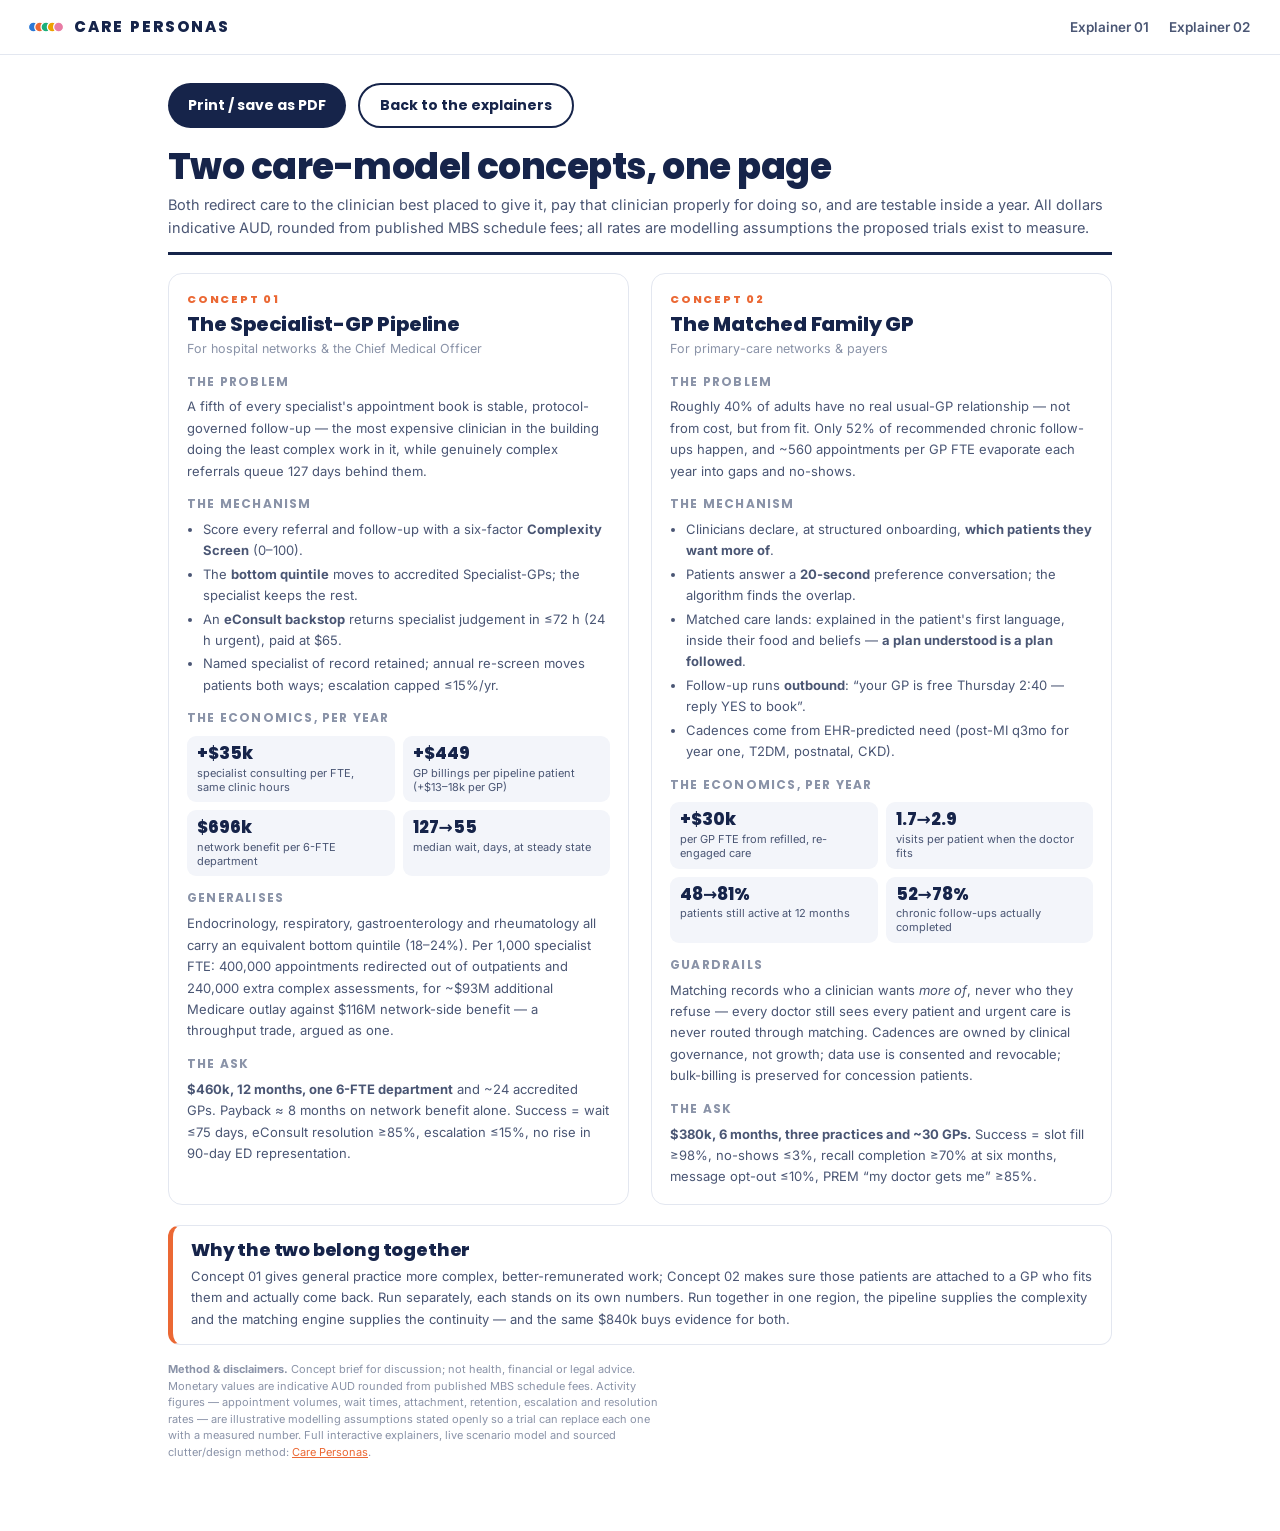
==== commit f2eb9eeb: "Motion tempo tracks the content; one hue token feeds every component Engine (measured frame-by-frame" ====
--- a/executive-summary.html
+++ b/executive-summary.html
@@ -127,7 +127,7 @@
       <h3>The economics, per year</h3>
       <div class="exnums">
         <div class="exnum"><div class="v">+$35k</div><div class="l">specialist consulting per FTE, same clinic hours</div></div>
-        <div class="exnum"><div class="v">+$449</div><div class="l">GP billings per pipeline patient (+$15–18k per GP)</div></div>
+        <div class="exnum"><div class="v">+$449</div><div class="l">GP billings per pipeline patient (+$13–18k per GP)</div></div>
         <div class="exnum"><div class="v">$696k</div><div class="l">network benefit per 6-FTE department</div></div>
         <div class="exnum"><div class="v">127→55</div><div class="l">median wait, days, at steady state</div></div>
       </div>
--- a/assets/style.css
+++ b/assets/style.css
@@ -32,6 +32,7 @@
 
   --accent:#eb6834;      /* CTA coral-orange */
   --good:#0b7d3e;      /* success green, shared by page ticks and canvas ticks */
+  --bad:#c8503f;       /* its counterpart, shared by page crosses and canvas crosses */
   --hl:rgba(237,161,0,.32); /* marker-highlight wash */
 
   --disp:'Poppins',system-ui,-apple-system,'Segoe UI',sans-serif;
@@ -120,6 +121,10 @@
 .tile .tvalue{font-family:var(--disp);font-weight:700;color:var(--navy);font-size:clamp(25px,3vw,32px);line-height:1.12;margin:0}
 .tile .tdelta{font-size:13px;margin:6px 0 0;color:var(--ink-2)}
 .up{color:var(--good);font-weight:700}
+.good{color:var(--good)}
+.bad{color:var(--bad)}
+/* the instruction line that sits above an interactive figure */
+.fighint{font-size:15px;color:var(--ink-2);font-weight:600;font-family:var(--body)}
 .hero-fig{font-family:var(--disp);font-weight:800;color:var(--navy);
   font-size:clamp(64px,9vw,116px);line-height:1;margin:6px 0 0;letter-spacing:-.02em}
 .hero-fig small{font-size:.3em;font-weight:700;color:var(--ink-2);letter-spacing:0}
@@ -130,17 +135,41 @@
 .avatar{display:block;border-radius:50%}
 
 /* ---------- segmented persona bar ---------- */
+
+/* ---------- hue tokens: one declaration, every component ----------
+   A component asks for var(--p) (its fill) and var(--on-p) (text legible on
+   that fill); a single class supplies both. A persona is therefore the same
+   colour in the segmented bar, its legend chip, its swatch, its card edge and
+   its timeline dot from ONE place — where before each of those carried its own
+   inline copy of the palette variable and could drift independently. */
+.p1{--p:var(--s1);--on-p:var(--on-s1)}
+.p2{--p:var(--s2);--on-p:var(--on-s2)}
+.p3{--p:var(--s3);--on-p:var(--on-s3)}
+.p4{--p:var(--s4);--on-p:var(--on-s4)}
+.p5{--p:var(--s5);--on-p:var(--on-s5)}
+.t-gp,.tag-gp{--p:var(--tier-gp);--on-p:var(--on-tier-gp)}
+.t-sp,.tag-sp{--p:var(--tier-sp);--on-p:var(--on-tier-sp)}
+.v-today{--p:var(--today);--on-p:#fff}
+.v-pipe{--p:var(--pipe);--on-p:#fff}
+.dim{opacity:.3}
+
+/* the hub's card-top version of .bigbar: same segmented-population idea at
+   decorative scale, so the two never drift apart */
+.minibar{display:flex;gap:2px;height:14px;border-radius:4px;overflow:hidden;margin:0}
+.minibar>i{display:block;background:var(--p,var(--mut))}
+
 .bigbar{display:flex;gap:2px;height:24px;margin:26px 0 0}
 .bigbar .seg{
   position:relative;border:0;padding:0;cursor:pointer;height:24px;
   display:flex;align-items:center;justify-content:center;
-  font-size:12px;font-weight:700;font-family:var(--body)
+  font-size:12px;font-weight:700;font-family:var(--body);
+  background:var(--p,var(--mut));color:var(--on-p,#fff)
 }
 .bigbar .seg:first-child{border-radius:4px 0 0 4px}
 .bigbar .seg:last-child{border-radius:0 4px 4px 0}
 .bigbar .seg:focus-visible{outline:2px solid var(--navy);outline-offset:2px}
 .rails{display:flex;gap:2px;margin-top:10px}
-.rail{border-top:4px solid;padding-top:7px;font-size:12.5px;color:var(--ink-2)}
+.rail{border-top:4px solid var(--p,var(--line));padding-top:7px;font-size:12.5px;color:var(--ink-2)}
 .rail b{color:var(--navy)}
 .chips{display:flex;flex-wrap:wrap;gap:8px;margin-top:18px}
 .chip{
@@ -148,7 +177,7 @@
   background:var(--paper);border-radius:999px;padding:5px 14px;font-size:13px;font-weight:600;
   cursor:pointer;color:var(--ink);font-family:var(--body)
 }
-.chip .dot{width:10px;height:10px;border-radius:50%;flex:none}
+.chip .dot{width:10px;height:10px;border-radius:50%;flex:none;background:var(--p,var(--mut))}
 .chip:hover{border-color:var(--navy)}
 .chip:focus-visible,.mreset:focus-visible{outline:2px solid var(--navy);outline-offset:2px}
 .chip[aria-pressed="true"]{border-color:var(--navy);background:var(--navy);color:#fff}
@@ -156,7 +185,7 @@
 
 /* ---------- persona cards ---------- */
 .personas{grid-template-columns:repeat(auto-fit,minmax(min(305px,100%),1fr));margin-top:28px}
-.pcard{border-top:6px solid;display:flex;flex-direction:column;gap:10px}
+.pcard{border-top:6px solid var(--p,var(--line));display:flex;flex-direction:column;gap:10px}
 .pcard .phead{display:flex;align-items:center;gap:14px}
 .pcard .phead .av{width:64px;height:64px;border-radius:50%;flex:none}
 .pcard h3{font-size:20px;margin:0}
@@ -167,19 +196,22 @@
 .pcard dd b{color:var(--ink)}
 .pcard .money{border-top:1px solid var(--line);padding-top:10px;font-size:14px;color:var(--ink-2)}
 .pcard .money b{color:var(--navy)}
-.track-tag{display:inline-block;font-family:var(--disp);font-size:11px;font-weight:700;border-radius:999px;padding:3px 11px;margin-top:4px}
-.tag-gp{background:var(--tier-gp);color:var(--on-tier-gp)}
-.tag-sp{background:var(--tier-sp);color:var(--on-tier-sp)}
+.track-tag{display:inline-block;font-family:var(--disp);font-size:11px;font-weight:700;border-radius:999px;padding:3px 11px;margin-top:4px;background:var(--p,var(--mut));color:var(--on-p,#fff)}
 
 /* ---------- paired comparison bars ---------- */
 .legend{display:flex;gap:18px;align-items:center;font-size:13px;color:var(--ink-2);margin:6px 0 14px;flex-wrap:wrap;font-weight:600}
 .legend .key{display:inline-flex;align-items:center;gap:7px}
-.legend .sw{width:12px;height:12px;border-radius:3px}
+.legend .sw{width:12px;height:12px;border-radius:3px;background:var(--p,var(--mut))}
 .brow{display:grid;grid-template-columns:78px 1fr;align-items:center;gap:10px;margin:7px 0}
 .blab{font-size:13px;color:var(--ink-2);text-align:right;font-weight:600}
 .btrack{position:relative;min-height:20px;display:flex;align-items:center;gap:8px;flex-wrap:wrap;row-gap:3px}
-.bfill{height:20px;border-radius:0 4px 4px 0;flex:none}
+.bfill{height:20px;border-radius:0 4px 4px 0;flex:none;background:var(--p,var(--mut))}
 .bval{font-size:13.5px;font-weight:700;color:var(--navy);white-space:nowrap;font-variant-numeric:tabular-nums}
+/* a run of bold-led definitions read as one paragraph:
+   "Term — description · Term — description". Used for the hub's shared method
+   and the no-JS persona summary, which were building the same thing by hand. */
+.defs{margin:0;font-size:14.5px;color:var(--ink-2)}
+.term{color:var(--navy)}
 .mathlist{margin:12px 0 0;padding-left:18px;font-size:13.5px;color:var(--ink-2)}
 .mathlist li{margin:3px 0}
 .plus{margin-top:12px;padding-top:10px;border-top:1px solid var(--line);font-size:14px;color:var(--ink-2)}
@@ -228,7 +260,7 @@
 .contrast{list-style:none;margin:10px 0 0;padding:0}
 .contrast li{position:relative;padding:5px 0 5px 26px;font-size:14.5px;line-height:1.5;color:var(--ink-2)}
 .contrast li::before{position:absolute;left:0;top:5px;font-weight:800;font-family:var(--disp)}
-.contrast li.no::before{content:"✕";color:#c8503f}
+.contrast li.no::before{content:"✕";color:var(--bad)}
 .contrast li.yes::before{content:"✓";color:var(--good)}
 
 /* ---------- tables ---------- */
@@ -291,7 +323,7 @@
 .cadence .axis{position:absolute;left:0;right:0;top:40px;height:2px;background:var(--line)}
 .cadence .tick{position:absolute;top:34px;width:2px;height:14px;background:var(--line)}
 .cadence .tlab{position:absolute;top:56px;transform:translateX(-50%);font-size:11.5px;color:var(--mut);white-space:nowrap}
-.cadence .visit{position:absolute;top:31px;width:20px;height:20px;border-radius:50%;transform:translateX(-50%);border:2px solid var(--paper);box-shadow:0 0 0 1.5px var(--line)}
+.cadence .visit{position:absolute;top:31px;width:20px;height:20px;border-radius:50%;transform:translateX(-50%);border:2px solid var(--paper);box-shadow:0 0 0 1.5px var(--line);background:var(--p,var(--mut))}
 .cadence .vlab{position:absolute;top:2px;transform:translateX(-50%);font-size:11.5px;font-weight:700;color:var(--navy);white-space:nowrap}
 
 /* ---------- persona quiz (interactive card is JS-only; static fallback otherwise) ---------- */
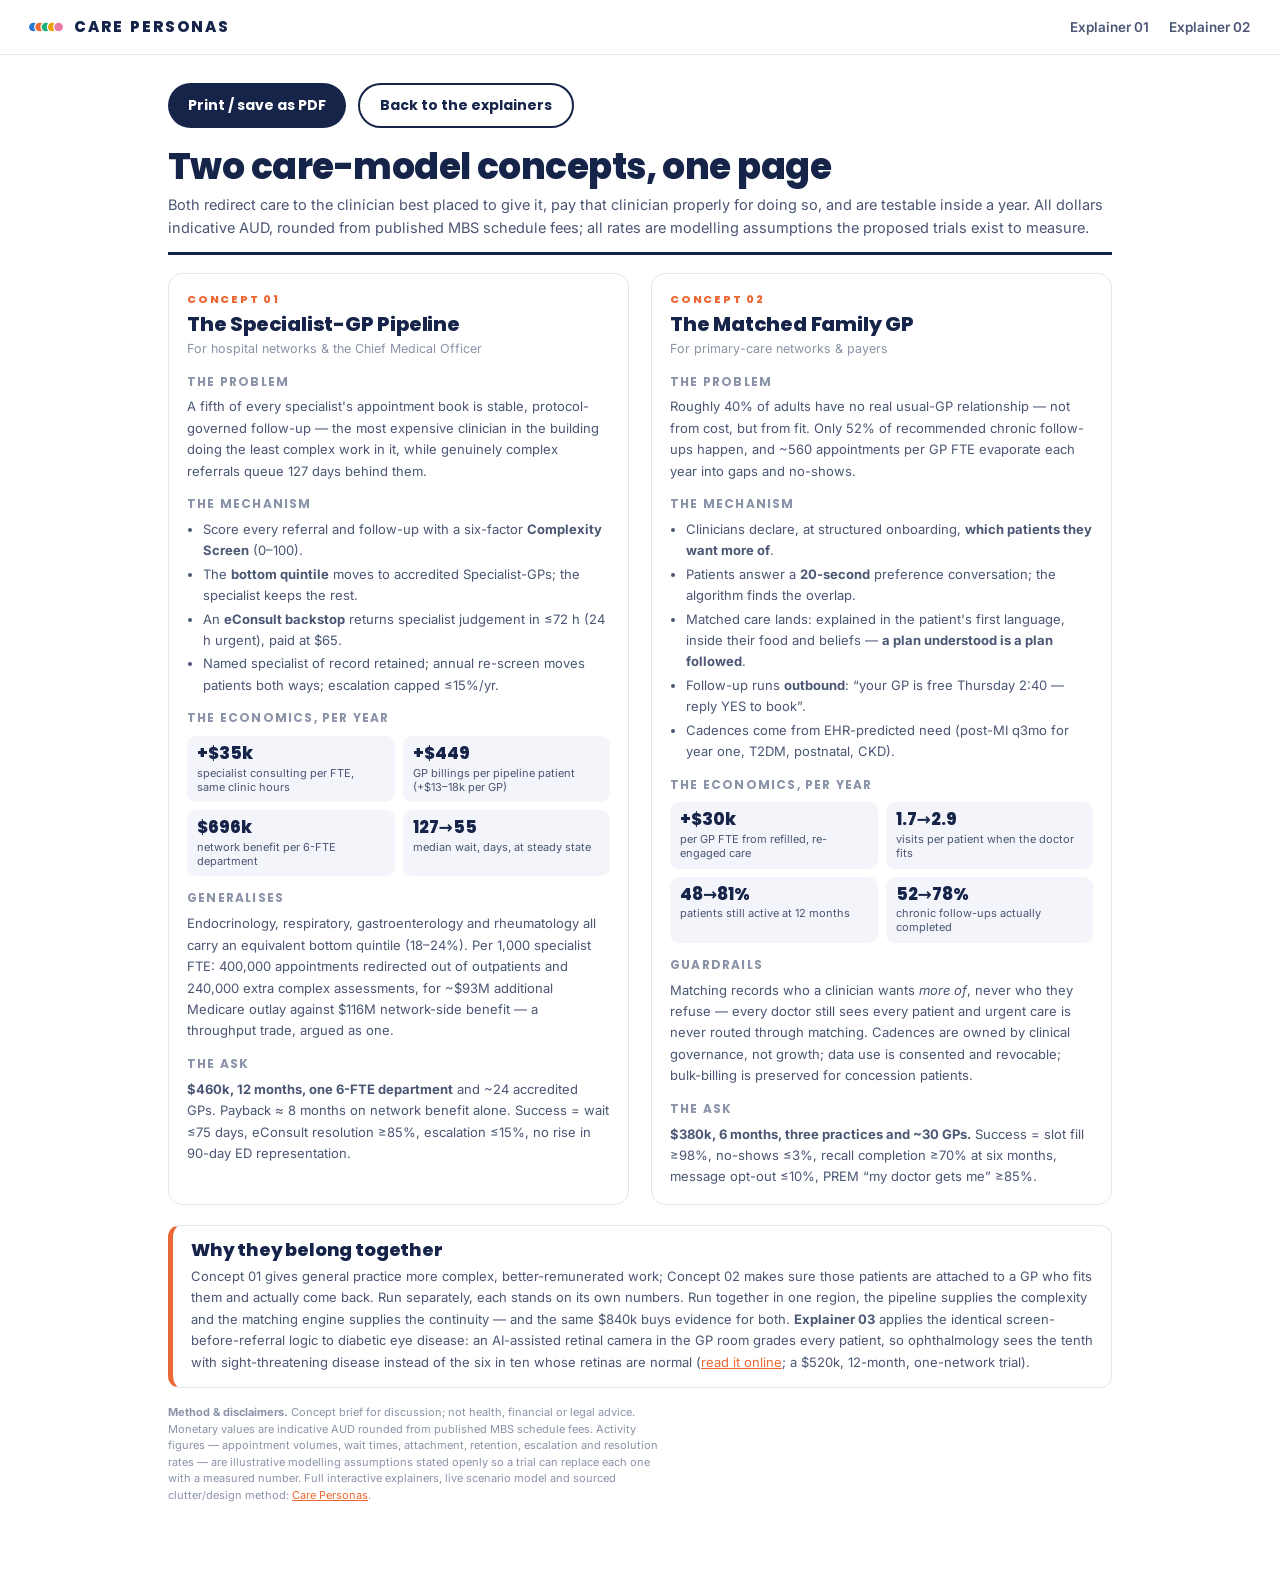
==== commit a0767e9f: "Explainer 03: screen the retina before the referral exists Completes the method. 01 screens the refe" ====
--- a/executive-summary.html
+++ b/executive-summary.html
@@ -186,11 +186,15 @@
   </div>
 
   <div class="exask">
-    <h2>Why the two belong together</h2>
+    <h2>Why they belong together</h2>
     <p>Concept 01 gives general practice more complex, better-remunerated work; Concept 02 makes sure
     those patients are attached to a GP who fits them and actually come back. Run separately, each
     stands on its own numbers. Run together in one region, the pipeline supplies the complexity and
-    the matching engine supplies the continuity — and the same $840k buys evidence for both.</p>
+    the matching engine supplies the continuity — and the same $840k buys evidence for both.
+    <b>Explainer 03</b> applies the identical screen-before-referral logic to diabetic eye disease:
+    an AI-assisted retinal camera in the GP room grades every patient, so ophthalmology sees the
+    tenth with sight-threatening disease instead of the six in ten whose retinas are normal
+    (<a href="retinal-screen.html">read it online</a>; a $520k, 12-month, one-network trial).</p>
   </div>
 
   <p class="exfoot">
--- a/assets/style.css
+++ b/assets/style.css
@@ -204,7 +204,7 @@
 .legend .sw{width:12px;height:12px;border-radius:3px;background:var(--p,var(--mut))}
 .brow{display:grid;grid-template-columns:78px 1fr;align-items:center;gap:10px;margin:7px 0}
 .blab{font-size:13px;color:var(--ink-2);text-align:right;font-weight:600}
-.btrack{position:relative;min-height:20px;display:flex;align-items:center;gap:8px;flex-wrap:wrap;row-gap:3px}
+.btrack{position:relative;min-width:0;min-height:20px;display:flex;align-items:center;gap:8px;flex-wrap:wrap;row-gap:3px}
 .bfill{height:20px;border-radius:0 4px 4px 0;flex:none;background:var(--p,var(--mut))}
 .bval{font-size:13.5px;font-weight:700;color:var(--navy);white-space:nowrap;font-variant-numeric:tabular-nums}
 /* a run of bold-led definitions read as one paragraph:
